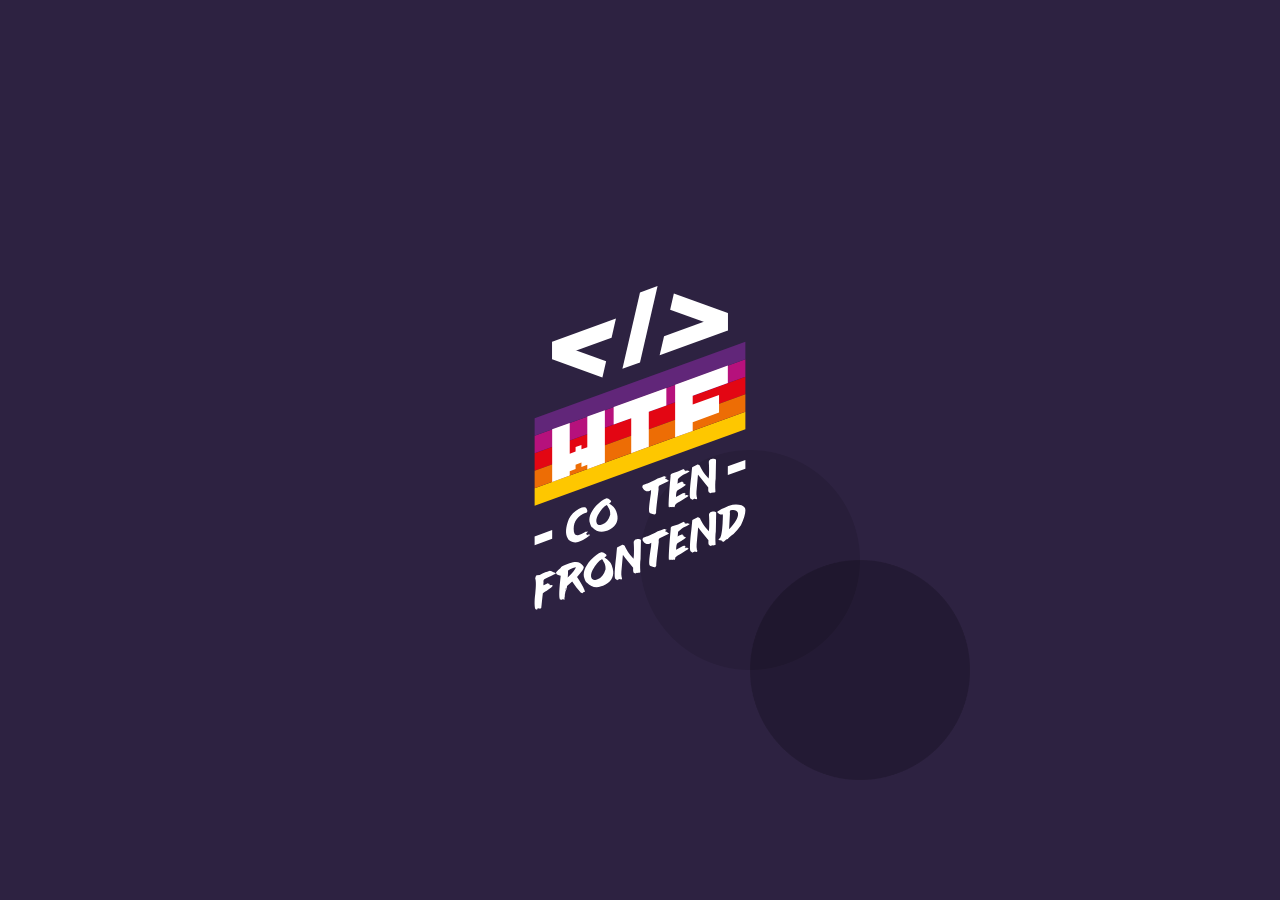
==== index.html @ 15808d0b "Updates" ====
<!doctype html><html lang="en"><head><meta charset="UTF-8"/><meta name="viewport" content="width=device-width,initial-scale=1"/><title>WTF: Webpack starter kit</title><meta name="description" content="Your project description"/><meta property="og:title" content=""/><meta property="og:description" content=""/><meta property="og:url" content=""/><meta property="og:image" content="https://maciejkorsan.com/wtf-gulp-starter/assets/img/cover.png"/><link rel="apple-touch-icon" sizes="180x180" href="pwa/apple-icon-180.png"/><link rel="apple-touch-icon" sizes="167x167" href="pwa/apple-icon-167.png"/><link rel="apple-touch-icon" sizes="152x152" href="pwa/apple-icon-152.png"/><link rel="apple-touch-icon" sizes="120x120" href="pwa/apple-icon-120.png"/><meta name="apple-mobile-web-app-capable" content="yes"/><link rel="apple-touch-startup-image" href="pwa/apple-splash-2048-2732.png" media="(device-width: 1024px) and (device-height: 1366px) and (-webkit-device-pixel-ratio: 2) and (orientation: portrait)"/><link rel="apple-touch-startup-image" href="pwa/apple-splash-2732-2048.png" media="(device-width: 1024px) and (device-height: 1366px) and (-webkit-device-pixel-ratio: 2) and (orientation: landscape)"/><link rel="apple-touch-startup-image" href="pwa/apple-splash-1668-2388.png" media="(device-width: 834px) and (device-height: 1194px) and (-webkit-device-pixel-ratio: 2) and (orientation: portrait)"/><link rel="apple-touch-startup-image" href="pwa/apple-splash-2388-1668.png" media="(device-width: 834px) and (device-height: 1194px) and (-webkit-device-pixel-ratio: 2) and (orientation: landscape)"/><link rel="apple-touch-startup-image" href="pwa/apple-splash-1668-2224.png" media="(device-width: 834px) and (device-height: 1112px) and (-webkit-device-pixel-ratio: 2) and (orientation: portrait)"/><link rel="apple-touch-startup-image" href="pwa/apple-splash-2224-1668.png" media="(device-width: 834px) and (device-height: 1112px) and (-webkit-device-pixel-ratio: 2) and (orientation: landscape)"/><link rel="apple-touch-startup-image" href="pwa/apple-splash-1536-2048.png" media="(device-width: 768px) and (device-height: 1024px) and (-webkit-device-pixel-ratio: 2) and (orientation: portrait)"/><link rel="apple-touch-startup-image" href="pwa/apple-splash-2048-1536.png" media="(device-width: 768px) and (device-height: 1024px) and (-webkit-device-pixel-ratio: 2) and (orientation: landscape)"/><link rel="apple-touch-startup-image" href="pwa/apple-splash-1242-2688.png" media="(device-width: 414px) and (device-height: 896px) and (-webkit-device-pixel-ratio: 3) and (orientation: portrait)"/><link rel="apple-touch-startup-image" href="pwa/apple-splash-2688-1242.png" media="(device-width: 414px) and (device-height: 896px) and (-webkit-device-pixel-ratio: 3) and (orientation: landscape)"/><link rel="apple-touch-startup-image" href="pwa/apple-splash-1125-2436.png" media="(device-width: 375px) and (device-height: 812px) and (-webkit-device-pixel-ratio: 3) and (orientation: portrait)"/><link rel="apple-touch-startup-image" href="pwa/apple-splash-2436-1125.png" media="(device-width: 375px) and (device-height: 812px) and (-webkit-device-pixel-ratio: 3) and (orientation: landscape)"/><link rel="apple-touch-startup-image" href="pwa/apple-splash-828-1792.png" media="(device-width: 414px) and (device-height: 896px) and (-webkit-device-pixel-ratio: 2) and (orientation: portrait)"/><link rel="apple-touch-startup-image" href="pwa/apple-splash-1792-828.png" media="(device-width: 414px) and (device-height: 896px) and (-webkit-device-pixel-ratio: 2) and (orientation: landscape)"/><link rel="apple-touch-startup-image" href="pwa/apple-splash-1242-2208.png" media="(device-width: 414px) and (device-height: 736px) and (-webkit-device-pixel-ratio: 3) and (orientation: portrait)"/><link rel="apple-touch-startup-image" href="pwa/apple-splash-2208-1242.png" media="(device-width: 414px) and (device-height: 736px) and (-webkit-device-pixel-ratio: 3) and (orientation: landscape)"/><link rel="apple-touch-startup-image" href="pwa/apple-splash-750-1334.png" media="(device-width: 375px) and (device-height: 667px) and (-webkit-device-pixel-ratio: 2) and (orientation: portrait)"/><link rel="apple-touch-startup-image" href="pwa/apple-splash-1334-750.png" media="(device-width: 375px) and (device-height: 667px) and (-webkit-device-pixel-ratio: 2) and (orientation: landscape)"/><link rel="apple-touch-startup-image" href="pwa/apple-splash-640-1136.png" media="(device-width: 320px) and (device-height: 568px) and (-webkit-device-pixel-ratio: 2) and (orientation: portrait)"/><link rel="apple-touch-startup-image" href="pwa/apple-splash-1136-640.png" media="(device-width: 320px) and (device-height: 568px) and (-webkit-device-pixel-ratio: 2) and (orientation: landscape)"/><link href="index.54f8fc99.css" rel="stylesheet"></head><body><div class="hello"><img class="hello__logo" src="img/logo.09a7c9b3.svg" alt="WTF "/> <span class="hello__circles"></span></div><script src="index.54f8fc99.js"></script></body></html>
---- index.54f8fc99.css ----
/*! normalize.css v8.0.1 | MIT License | github.com/necolas/normalize.css */html{line-height:1.15;-webkit-text-size-adjust:100%}body{margin:0}main{display:block}h1{font-size:2em;margin:.67em 0}hr{box-sizing:content-box;height:0;overflow:visible}pre{font-family:monospace,monospace;font-size:1em}a{background-color:transparent}abbr[title]{border-bottom:none;text-decoration:underline;text-decoration:underline dotted}b,strong{font-weight:bolder}code,kbd,samp{font-family:monospace,monospace;font-size:1em}small{font-size:80%}sub,sup{font-size:75%;line-height:0;position:relative;vertical-align:baseline}sub{bottom:-.25em}sup{top:-.5em}img{border-style:none}button,input,optgroup,select,textarea{font-family:inherit;font-size:100%;line-height:1.15;margin:0}button,input{overflow:visible}button,select{text-transform:none}[type=button],[type=reset],[type=submit],button{-webkit-appearance:button}[type=button]::-moz-focus-inner,[type=reset]::-moz-focus-inner,[type=submit]::-moz-focus-inner,button::-moz-focus-inner{border-style:none;padding:0}[type=button]:-moz-focusring,[type=reset]:-moz-focusring,[type=submit]:-moz-focusring,button:-moz-focusring{outline:1px dotted ButtonText}fieldset{padding:.35em .75em .625em}legend{box-sizing:border-box;color:inherit;display:table;max-width:100%;padding:0;white-space:normal}progress{vertical-align:baseline}textarea{overflow:auto}[type=checkbox],[type=radio]{box-sizing:border-box;padding:0}[type=number]::-webkit-inner-spin-button,[type=number]::-webkit-outer-spin-button{height:auto}[type=search]{-webkit-appearance:textfield;outline-offset:-2px}[type=search]::-webkit-search-decoration{-webkit-appearance:none}::-webkit-file-upload-button{-webkit-appearance:button;font:inherit}details{display:block}summary{display:list-item}[hidden],template{display:none}@-webkit-keyframes circles{0%{transform:translate(-50%,-50%) scale(1)}20%{transform:translate(-50%,-50%) scale(1.5)}30%{transform:translate(-50%,-50%) scale(.8)}70%{transform:translate(-50%,-50%) scale(1.9)}to{transform:translate(-50%,-50%) scale(1)}}@keyframes circles{0%{transform:translate(-50%,-50%) scale(1)}20%{transform:translate(-50%,-50%) scale(1.5)}30%{transform:translate(-50%,-50%) scale(.8)}70%{transform:translate(-50%,-50%) scale(1.9)}to{transform:translate(-50%,-50%) scale(1)}}.hello{position:relative;z-index:0}.hello__logo{position:relative;z-index:2020}.hello__circles{position:absolute;top:50%;left:50%;will-change:transform;width:220px;height:220px;background:rgba(0,0,0,.1);border-radius:50%;-webkit-animation:circles 20s ease-in infinite;animation:circles 20s ease-in infinite}.hello__circles:after{-webkit-animation:circles 17s ease-out infinite;animation:circles 17s ease-out infinite}.hello__circles:after,.hello__circles:before{position:absolute;top:50%;left:50%;will-change:transform;width:220px;height:220px;background:rgba(0,0,0,.1);border-radius:50%;content:"";display:block;z-index:1}.hello__circles:before{-webkit-animation:circles 20s ease-in infinite;animation:circles 20s ease-in infinite}body{background:#2d2241;color:#fff;display:flex;align-items:center;justify-content:center;min-height:100vh}
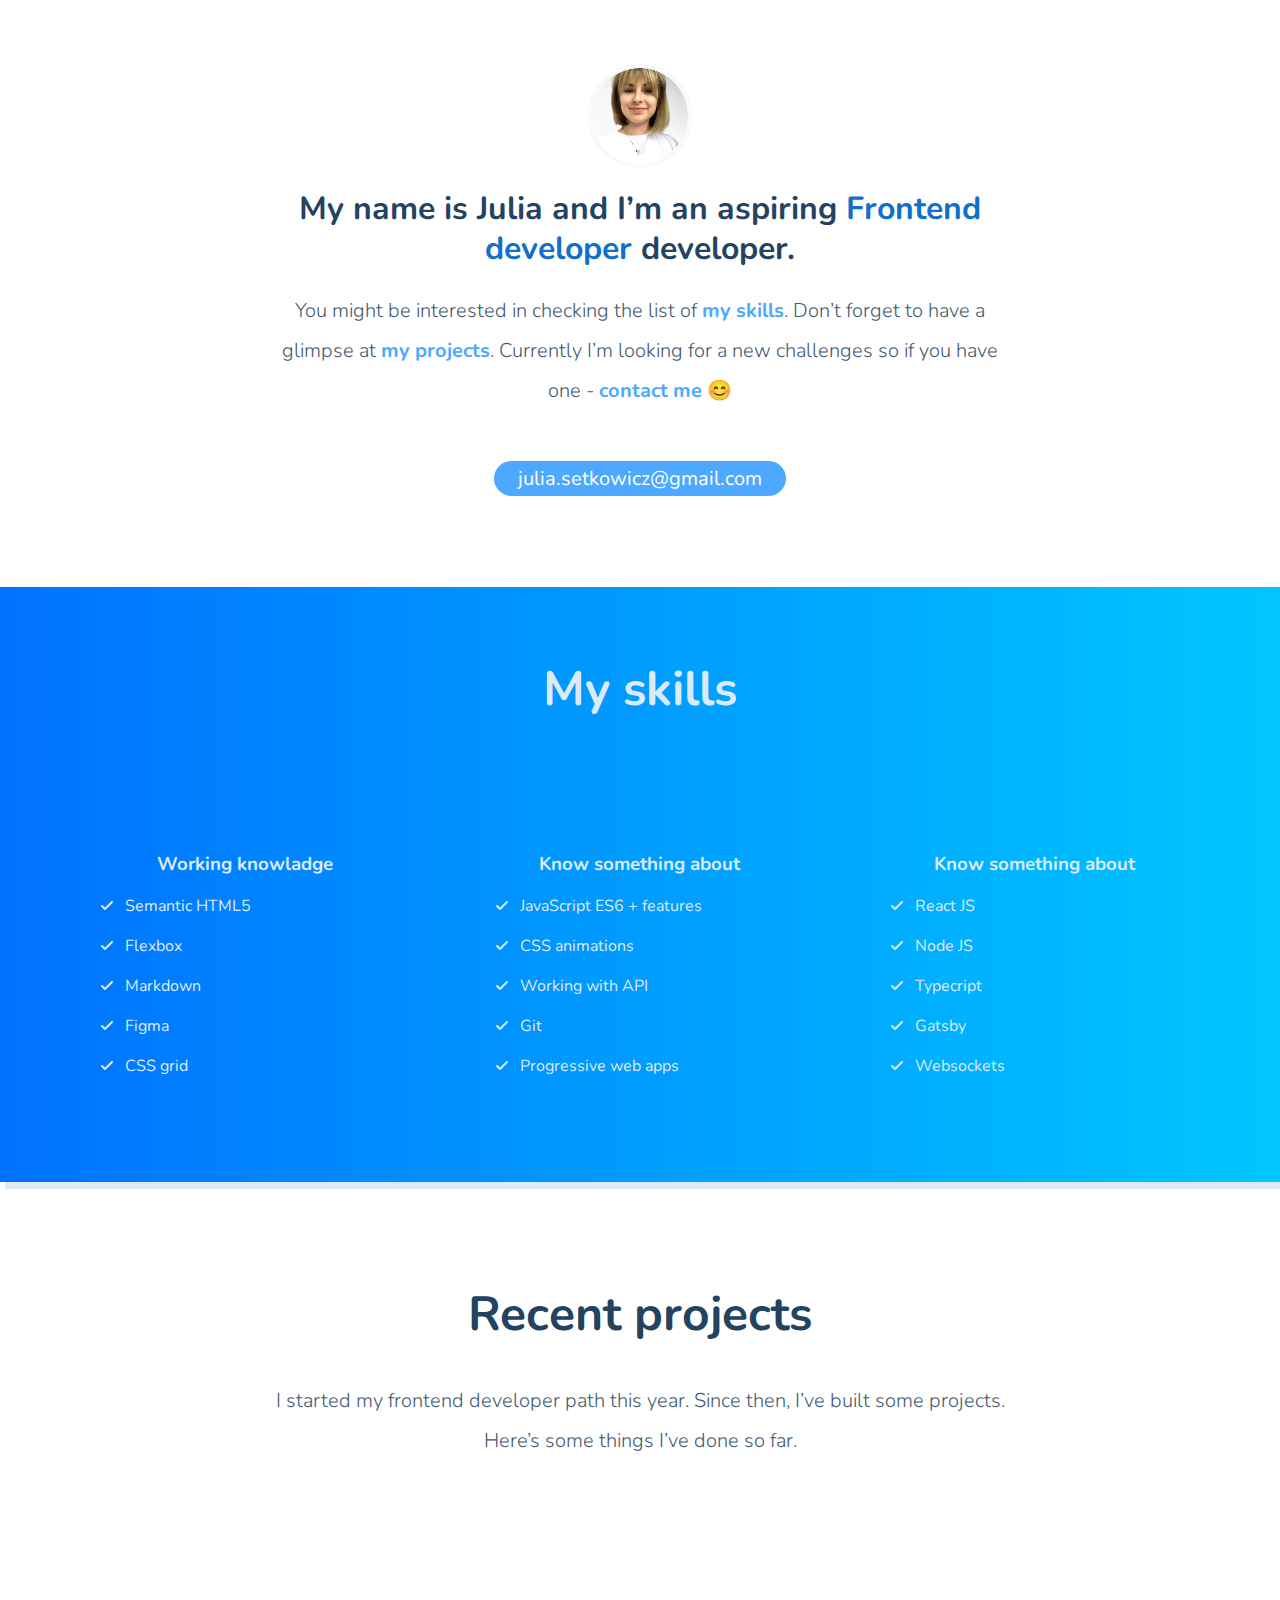
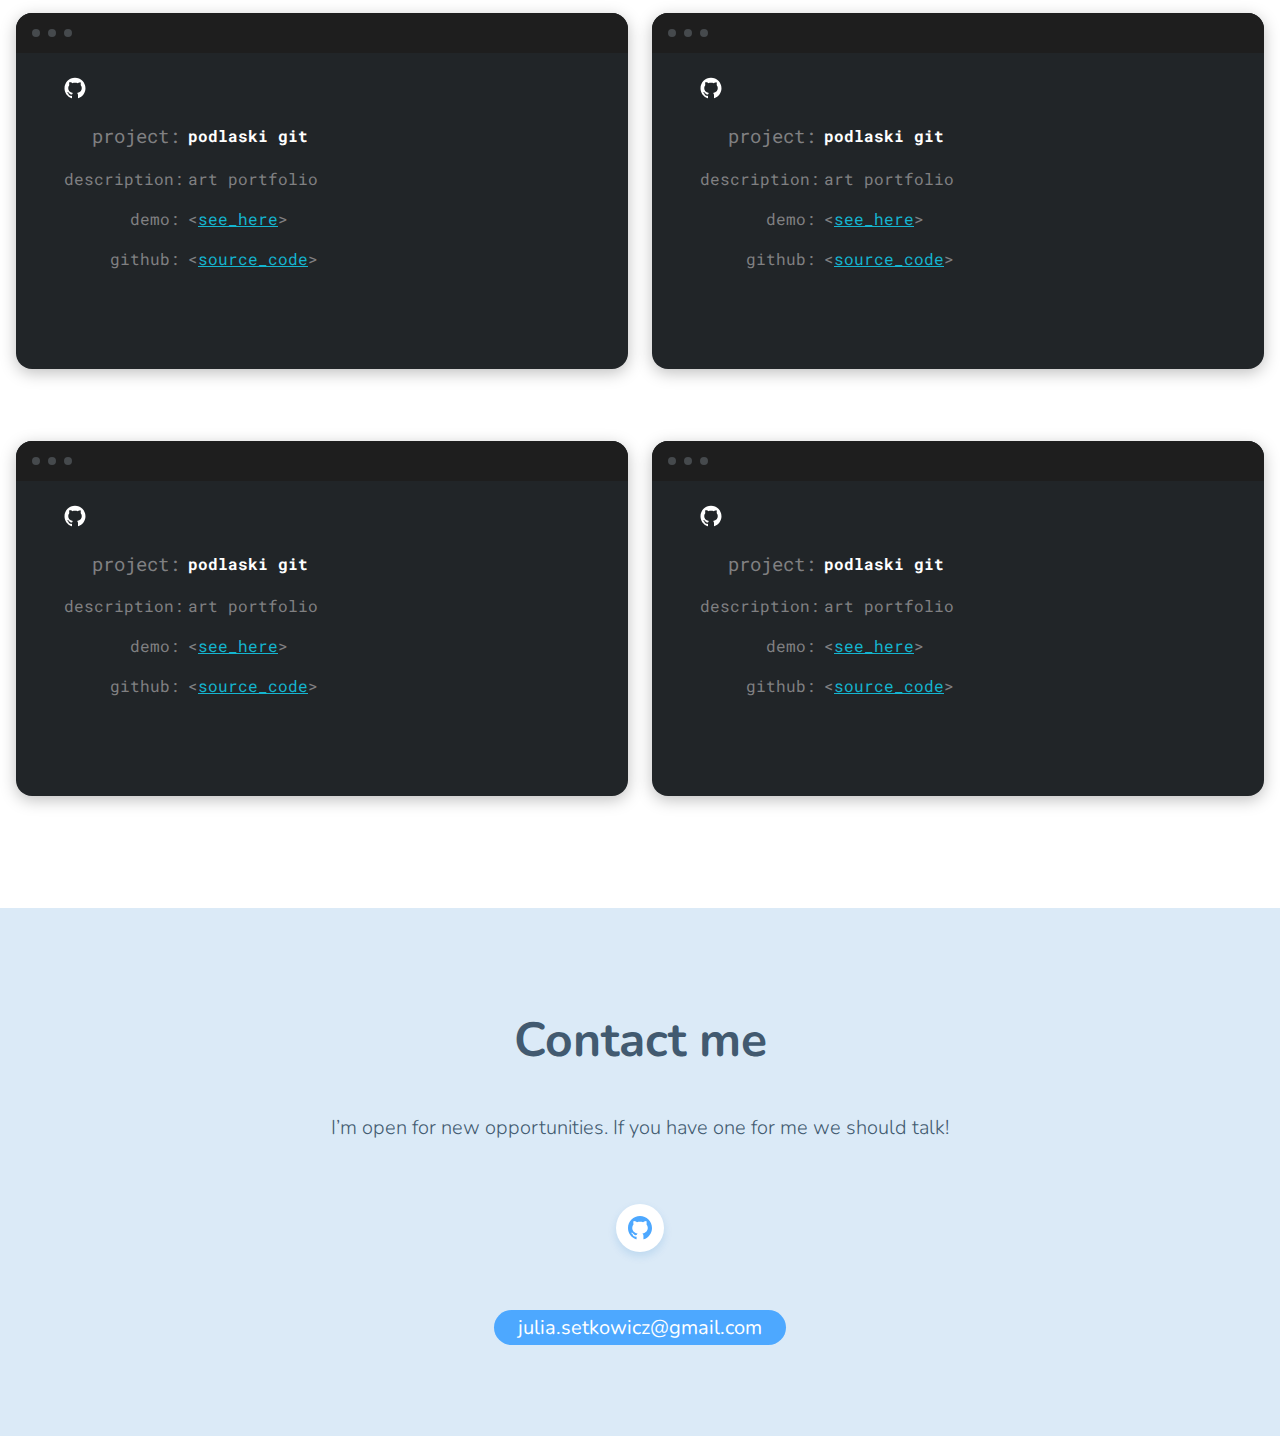
==== commit 6f197177: "Updates" ====
--- a/index.html
+++ b/index.html
@@ -1 +1 @@
-<!doctype html><html lang="en"><head><meta charset="UTF-8"/><meta name="viewport" content="width=device-width,initial-scale=1"/><title>WTF: Webpack starter kit</title><meta name="description" content="Your project description"/><meta property="og:title" content=""/><meta property="og:description" content=""/><meta property="og:url" content=""/><meta property="og:image" content="https://maciejkorsan.com/wtf-gulp-starter/assets/img/cover.png"/><link rel="apple-touch-icon" sizes="180x180" href="pwa/apple-icon-180.png"/><link rel="apple-touch-icon" sizes="167x167" href="pwa/apple-icon-167.png"/><link rel="apple-touch-icon" sizes="152x152" href="pwa/apple-icon-152.png"/><link rel="apple-touch-icon" sizes="120x120" href="pwa/apple-icon-120.png"/><meta name="apple-mobile-web-app-capable" content="yes"/><link rel="apple-touch-startup-image" href="pwa/apple-splash-2048-2732.png" media="(device-width: 1024px) and (device-height: 1366px) and (-webkit-device-pixel-ratio: 2) and (orientation: portrait)"/><link rel="apple-touch-startup-image" href="pwa/apple-splash-2732-2048.png" media="(device-width: 1024px) and (device-height: 1366px) and (-webkit-device-pixel-ratio: 2) and (orientation: landscape)"/><link rel="apple-touch-startup-image" href="pwa/apple-splash-1668-2388.png" media="(device-width: 834px) and (device-height: 1194px) and (-webkit-device-pixel-ratio: 2) and (orientation: portrait)"/><link rel="apple-touch-startup-image" href="pwa/apple-splash-2388-1668.png" media="(device-width: 834px) and (device-height: 1194px) and (-webkit-device-pixel-ratio: 2) and (orientation: landscape)"/><link rel="apple-touch-startup-image" href="pwa/apple-splash-1668-2224.png" media="(device-width: 834px) and (device-height: 1112px) and (-webkit-device-pixel-ratio: 2) and (orientation: portrait)"/><link rel="apple-touch-startup-image" href="pwa/apple-splash-2224-1668.png" media="(device-width: 834px) and (device-height: 1112px) and (-webkit-device-pixel-ratio: 2) and (orientation: landscape)"/><link rel="apple-touch-startup-image" href="pwa/apple-splash-1536-2048.png" media="(device-width: 768px) and (device-height: 1024px) and (-webkit-device-pixel-ratio: 2) and (orientation: portrait)"/><link rel="apple-touch-startup-image" href="pwa/apple-splash-2048-1536.png" media="(device-width: 768px) and (device-height: 1024px) and (-webkit-device-pixel-ratio: 2) and (orientation: landscape)"/><link rel="apple-touch-startup-image" href="pwa/apple-splash-1242-2688.png" media="(device-width: 414px) and (device-height: 896px) and (-webkit-device-pixel-ratio: 3) and (orientation: portrait)"/><link rel="apple-touch-startup-image" href="pwa/apple-splash-2688-1242.png" media="(device-width: 414px) and (device-height: 896px) and (-webkit-device-pixel-ratio: 3) and (orientation: landscape)"/><link rel="apple-touch-startup-image" href="pwa/apple-splash-1125-2436.png" media="(device-width: 375px) and (device-height: 812px) and (-webkit-device-pixel-ratio: 3) and (orientation: portrait)"/><link rel="apple-touch-startup-image" href="pwa/apple-splash-2436-1125.png" media="(device-width: 375px) and (device-height: 812px) and (-webkit-device-pixel-ratio: 3) and (orientation: landscape)"/><link rel="apple-touch-startup-image" href="pwa/apple-splash-828-1792.png" media="(device-width: 414px) and (device-height: 896px) and (-webkit-device-pixel-ratio: 2) and (orientation: portrait)"/><link rel="apple-touch-startup-image" href="pwa/apple-splash-1792-828.png" media="(device-width: 414px) and (device-height: 896px) and (-webkit-device-pixel-ratio: 2) and (orientation: landscape)"/><link rel="apple-touch-startup-image" href="pwa/apple-splash-1242-2208.png" media="(device-width: 414px) and (device-height: 736px) and (-webkit-device-pixel-ratio: 3) and (orientation: portrait)"/><link rel="apple-touch-startup-image" href="pwa/apple-splash-2208-1242.png" media="(device-width: 414px) and (device-height: 736px) and (-webkit-device-pixel-ratio: 3) and (orientation: landscape)"/><link rel="apple-touch-startup-image" href="pwa/apple-splash-750-1334.png" media="(device-width: 375px) and (device-height: 667px) and (-webkit-device-pixel-ratio: 2) and (orientation: portrait)"/><link rel="apple-touch-startup-image" href="pwa/apple-splash-1334-750.png" media="(device-width: 375px) and (device-height: 667px) and (-webkit-device-pixel-ratio: 2) and (orientation: landscape)"/><link rel="apple-touch-startup-image" href="pwa/apple-splash-640-1136.png" media="(device-width: 320px) and (device-height: 568px) and (-webkit-device-pixel-ratio: 2) and (orientation: portrait)"/><link rel="apple-touch-startup-image" href="pwa/apple-splash-1136-640.png" media="(device-width: 320px) and (device-height: 568px) and (-webkit-device-pixel-ratio: 2) and (orientation: landscape)"/><link href="index.54f8fc99.css" rel="stylesheet"></head><body><div class="hello"><img class="hello__logo" src="img/logo.09a7c9b3.svg" alt="WTF "/> <span class="hello__circles"></span></div><script src="index.54f8fc99.js"></script></body></html>+<!doctype html><html lang="en"><head><meta charset="UTF-8"/><meta name="viewport" content="width=device-width,initial-scale=1"/><title>Julia Setkowicz - portfolio</title><meta name="description" content="Julia Setkowicz skills & projects"/><meta property="og:title" content="Julia Setkowicz - portfolio"/><meta property="og:description" content="Julia Setkowicz skills & projects"/><meta property="og:url" content="https://juliasetkowicz.github.io"/><meta property="og:image" content="https://juliasetkowicz.github.io/cover.png"/><link href="index.b6ee9472.css" rel="stylesheet"></head><body><main><section class="hero"><div class="hero__image-container"><img class="hero__image" src="img/Julka.eba83bee.png" alt="Julia Setkowicz photo"/> <span class="hero__hello">Hejka</span></div><div class="hero__description"><h1 class="hero__header">My name is Julia and I’m an aspiring <span class="hero__special">Frontend developer </span>developer.</h1><p class="hero__paragraph">You might be interested in checking the list of <a class="hero__link" href="#skills">my skills</a>. Don’t forget to have a glimpse at <a class="hero__link" href="#projects">my projects</a>. Currently I’m looking for a new challenges so if you have one - <a class="hero__link" href="#contact">contact me </a>😊</p><a class="hero__contact" href="mailto:julia.setkowicz@gmail.com">julia.setkowicz@gmail.com</a></div></section><section class="skills" id="skills"><h2 class="skills__header">My skills</h2><div class="skills__columns"><article class="skills__section"><span class="skills__section-emoji"></span><h3 class="skills__section-header">Working knowladge</h3><ul class="skills__list"><li class="skills__list-item">Semantic HTML5</li><li class="skills__list-item">Flexbox</li><li class="skills__list-item">Markdown</li><li class="skills__list-item">Figma</li><li class="skills__list-item">CSS grid</li></ul></article><article class="skills__section"><span class="skills__section-emoji"></span><h3 class="skills__section-header">Know something about</h3><ul class="skills__list"><li class="skills__list-item">JavaScript ES6 + features</li><li class="skills__list-item">CSS animations</li><li class="skills__list-item">Working with API</li><li class="skills__list-item">Git</li><li class="skills__list-item">Progressive web apps</li></ul></article><article class="skills__section"><span class="skills__section-emoji"></span><h3 class="skills__section-header">Know something about</h3><ul class="skills__list"><li class="skills__list-item">React JS</li><li class="skills__list-item">Node JS</li><li class="skills__list-item">Typecript</li><li class="skills__list-item">Gatsby</li><li class="skills__list-item">Websockets</li></ul></article></div></section><section class="projects" id="projects"><h2 class="projects__header">Recent projects</h2><p class="projects__description">I started my frontend developer path this year. Since then, I’ve built some projects. Here’s some things I’ve done so far.</p><div class="projects-grid"><article class="project"><div class="project__window"><span class="project__circle"></span> <span class="project__circle"></span> <span class="project__circle"></span></div><div class="project__content"><img src="img/github.bca4dee3.svg" alt=""/><h3 class="project__grid"><span class="project__label">project: </span><span class="project__title">podlaski git</span></h3><p class="project__grid"><span class="project__label">description: </span><span>art portfolio</span></p><p class="project__grid"><span class="project__label">demo: </span><span>&lt;<a class="project__link" href="#" title="podlaski git - demo">see_here</a>&gt;</span></p><p class="project__grid"><span class="project__label">github: </span><span>&lt;<a class="project__link" href="#" title="podlaski git - demo">source_code</a>&gt;</span></p></div></article><article class="project"><div class="project__window"><span class="project__circle"></span> <span class="project__circle"></span> <span class="project__circle"></span></div><div class="project__content"><img src="img/github.bca4dee3.svg" alt=""/><h3 class="project__grid"><span class="project__label">project: </span><span class="project__title">podlaski git</span></h3><p class="project__grid"><span class="project__label">description: </span><span>art portfolio</span></p><p class="project__grid"><span class="project__label">demo: </span><span>&lt;<a class="project__link" href="#" title="podlaski git - demo">see_here</a>&gt;</span></p><p class="project__grid"><span class="project__label">github: </span><span>&lt;<a class="project__link" href="#" title="podlaski git - demo">source_code</a>&gt;</span></p></div></article><article class="project"><div class="project__window"><span class="project__circle"></span> <span class="project__circle"></span> <span class="project__circle"></span></div><div class="project__content"><img src="img/github.bca4dee3.svg" alt=""/><h3 class="project__grid"><span class="project__label">project:</span><span class="project__title">podlaski git</span></h3><p class="project__grid"><span class="project__label">description:</span><span>art portfolio</span></p><p class="project__grid"><span class="project__label">demo:</span> <span>&lt;<a class="project__link" href="#" title="podlaski git - demo">see_here</a>&gt;</span></p><p class="project__grid"><span class="project__label">github:</span> <span>&lt;<a class="project__link" href="#" title="podlaski git - demo">source_code</a>&gt;</span></p></div></article><article class="project"><div class="project__window"><span class="project__circle"></span> <span class="project__circle"></span> <span class="project__circle"></span></div><div class="project__content"><img src="img/github.bca4dee3.svg" alt=""/><h3 class="project__grid"><span class="project__label">project:</span><span class="project__title">podlaski git</span></h3><p class="project__grid"><span class="project__label">description:</span><span>art portfolio</span></p><p class="project__grid"><span class="project__label">demo:</span> <span>&lt;<a class="project__link" href="#" title="podlaski git - demo">see_here</a>&gt;</span></p><p class="project__grid"><span class="project__label">github:</span> <span>&lt;<a class="project__link" href="#" title="podlaski git - demo">source_code</a>&gt;</span></p></div></article></div></section><section class="contact" id="contact"><h2 class="contact__header">Contact me</h2><p class="contact__description">I’m open for new opportunities. If you have one for me we should talk!</p><div class="contact__links"><ul class="social"><li class="social__item"><a class="social__link" href="https://github.com/juliasetkowicz"><img class="social__icon" src="img/github_blue.d527165b.svg" alt="github icon"/></a></li></ul><a class="contact__mail" href="mailto:julia.setkowicz@gmail.com">julia.setkowicz@gmail.com</a></div></section></main><script src="index.b6ee9472.js"></script></body></html>--- a/index.b6ee9472.css
+++ b/index.b6ee9472.css
@@ -0,0 +1,2 @@
+@import url(https://fonts.googleapis.com/css2?family=Nunito:wght@300;600;700&family=Roboto+Mono:wght@400;700&display=swap);
+/*! normalize.css v8.0.1 | MIT License | github.com/necolas/normalize.css */html{line-height:1.15;-webkit-text-size-adjust:100%}body{margin:0}main{display:block}h1{font-size:2em;margin:.67em 0}hr{box-sizing:content-box;height:0;overflow:visible}pre{font-family:monospace,monospace;font-size:1em}a{background-color:transparent}abbr[title]{border-bottom:none;text-decoration:underline;text-decoration:underline dotted}b,strong{font-weight:bolder}code,kbd,samp{font-family:monospace,monospace;font-size:1em}small{font-size:80%}sub,sup{font-size:75%;line-height:0;position:relative;vertical-align:baseline}sub{bottom:-.25em}sup{top:-.5em}img{border-style:none}button,input,optgroup,select,textarea{font-family:inherit;font-size:100%;line-height:1.15;margin:0}button,input{overflow:visible}button,select{text-transform:none}[type=button],[type=reset],[type=submit],button{-webkit-appearance:button}[type=button]::-moz-focus-inner,[type=reset]::-moz-focus-inner,[type=submit]::-moz-focus-inner,button::-moz-focus-inner{border-style:none;padding:0}[type=button]:-moz-focusring,[type=reset]:-moz-focusring,[type=submit]:-moz-focusring,button:-moz-focusring{outline:1px dotted ButtonText}fieldset{padding:.35em .75em .625em}legend{box-sizing:border-box;color:inherit;display:table;max-width:100%;padding:0;white-space:normal}progress{vertical-align:baseline}textarea{overflow:auto}[type=checkbox],[type=radio]{box-sizing:border-box;padding:0}[type=number]::-webkit-inner-spin-button,[type=number]::-webkit-outer-spin-button{height:auto}[type=search]{-webkit-appearance:textfield;outline-offset:-2px}[type=search]::-webkit-search-decoration{-webkit-appearance:none}::-webkit-file-upload-button{-webkit-appearance:button;font:inherit}details{display:block}summary{display:list-item}[hidden],template{display:none}.contact{background:#dbeaf7;padding:64px 16px 88px}.contact__header{font-family:Nunito;font-style:normal;font-weight:700;font-size:36px;line-height:48px;text-align:center}@media(min-width:960px){.contact__header{font-size:48px;line-height:56px}}.contact__description{font-family:Nunito;font-style:normal;font-weight:300;font-size:16px;line-height:32px;color:#425a70;text-align:center;margin:0 56px}@media(min-width:960px){.contact__description{font-size:20px;line-height:40px}}.contact__links{text-align:center}.contact__mail{background:#4da8ff;border-radius:64px;font-weight:400;font-size:20px;line-height:40px;color:#fff;padding:4px 24px;text-decoration:none}.hero{padding:64px 16px 88px}@media(min-width:768px){.hero{max-width:768px;margin:0 auto}}.hero__contact{background:#4da8ff;border-radius:64px;font-weight:400;font-size:20px;line-height:40px;color:#fff;padding:4px 24px;text-decoration:none}.hero__description,.hero__header{text-align:center}.hero__header{font-size:26px;line-height:32px;color:#234361}@media(min-width:960px){.hero__header{font-size:32px;line-height:40px}}.hero__hello{display:none}.hero__image{box-sizing:content-box;width:96px;height:96px;border-radius:50%;border:4px solid #f6f9fd}.hero__image-container{display:flex;align-items:center;justify-content:center}.hero__link{font-weight:700;color:#4da8ff;text-decoration:none}.hero__paragraph{font-weight:300;font-size:16px;line-height:32px;text-align:center;margin-bottom:48px}@media(min-width:960px){.hero__paragraph{font-size:20px;line-height:40px}}.hero__special{color:#1070ca}.projects{padding:64px 16px 88px}.projects__description{font-weight:300;font-size:16px;line-height:32px;text-align:center;margin:0 auto 46px;max-width:768px}@media(min-width:960px){.projects__description{font-size:20px;line-height:40px;margin-bottom:128px}}.projects__header{font-weight:700;font-size:36px;line-height:48px;text-align:center;color:#234361}@media(min-width:960px){.projects__header{font-size:48px;line-height:56px}}.project{box-shadow:0 4px 16px rgba(0,0,0,.25);background:#212528;border-radius:16px;overflow:hidden;color:#808082;font-family:Roboto Mono;font-weight:400;font-size:13px;line-height:24px;margin:24px 0}@media(min-width:960px){.project{font-size:16px;line-height:24px}}.project__circle{display:block;background:#464a4d;width:8px;height:8px;border-radius:50%;margin-right:8px}.project__content{padding:24px 16px}@media(min-width:960px){.project__content{padding:24px 48px 82px}}.project__grid{display:grid;grid-template-columns:102px 1fr;-moz-column-gap:8px;column-gap:8px}@media(min-width:960px){.project__grid{grid-template-columns:116px 1fr}}.project__label{font-weight:400;display:block;text-align:right}.project__link{color:#14b5d0}.project__title{font-weight:700;font-size:13px;line-height:24px;color:#fff}@media(min-width:960px){.project__title{font-size:16px;line-height:24px}}.project__window{height:40px;background:#1e1e1e;display:flex;align-items:center;padding:0 0 0 16px}.projects-grid{display:grid;row-gap:24px;-moz-column-gap:24px;column-gap:24px}@media(min-width:768px){.projects-grid{grid-template-columns:1fr 1fr}}.skills{background:#00c6ff;background:linear-gradient(90deg,#0072ff,#00c6ff);color:#dbeaf7;padding:64px 16px 88px;box-shadow:5px 7px}@media(min-width:960px){.skills__columns{display:grid;grid-template-columns:1fr 1fr 1fr;max-width:1184px;margin:0 auto}}.skills__header{font-size:36px;line-height:48px;text-align:center;margin:10px auto 118px}@media(min-width:960px){.skills__header{font-size:48px;line-height:56px}}.skills__section-header{text-align:center}.skills__list{font-style:normal;color:#dbeaf7;width:288px;margin:0 auto;list-style-type:none;padding:0;position:relative}.skills__list-item{padding:0 0 0 24px;margin:0 0 16px;position:relative;font-size:16px;line-height:24px}.skills__list-item:before{position:absolute;left:0;top:7px;display:block;content:"";width:12px;height:9px;background:url(img/small-tick.a397d03e.svg)}.social{list-style-type:none;padding:0;margin:56px 64px}.social__item{margin:0 12px}.social__item,.social__link{display:flex;justify-content:center}.social__link{padding:0;background:#fff;width:48px;height:48px;border-radius:50%;align-items:center;box-shadow:0 4px 8px rgba(16,112,202,.15)}html{box-sizing:border-box}*,:after,:before{box-sizing:inherit;scroll-behavior:smooth}body{font-family:Nunito;color:#425a70}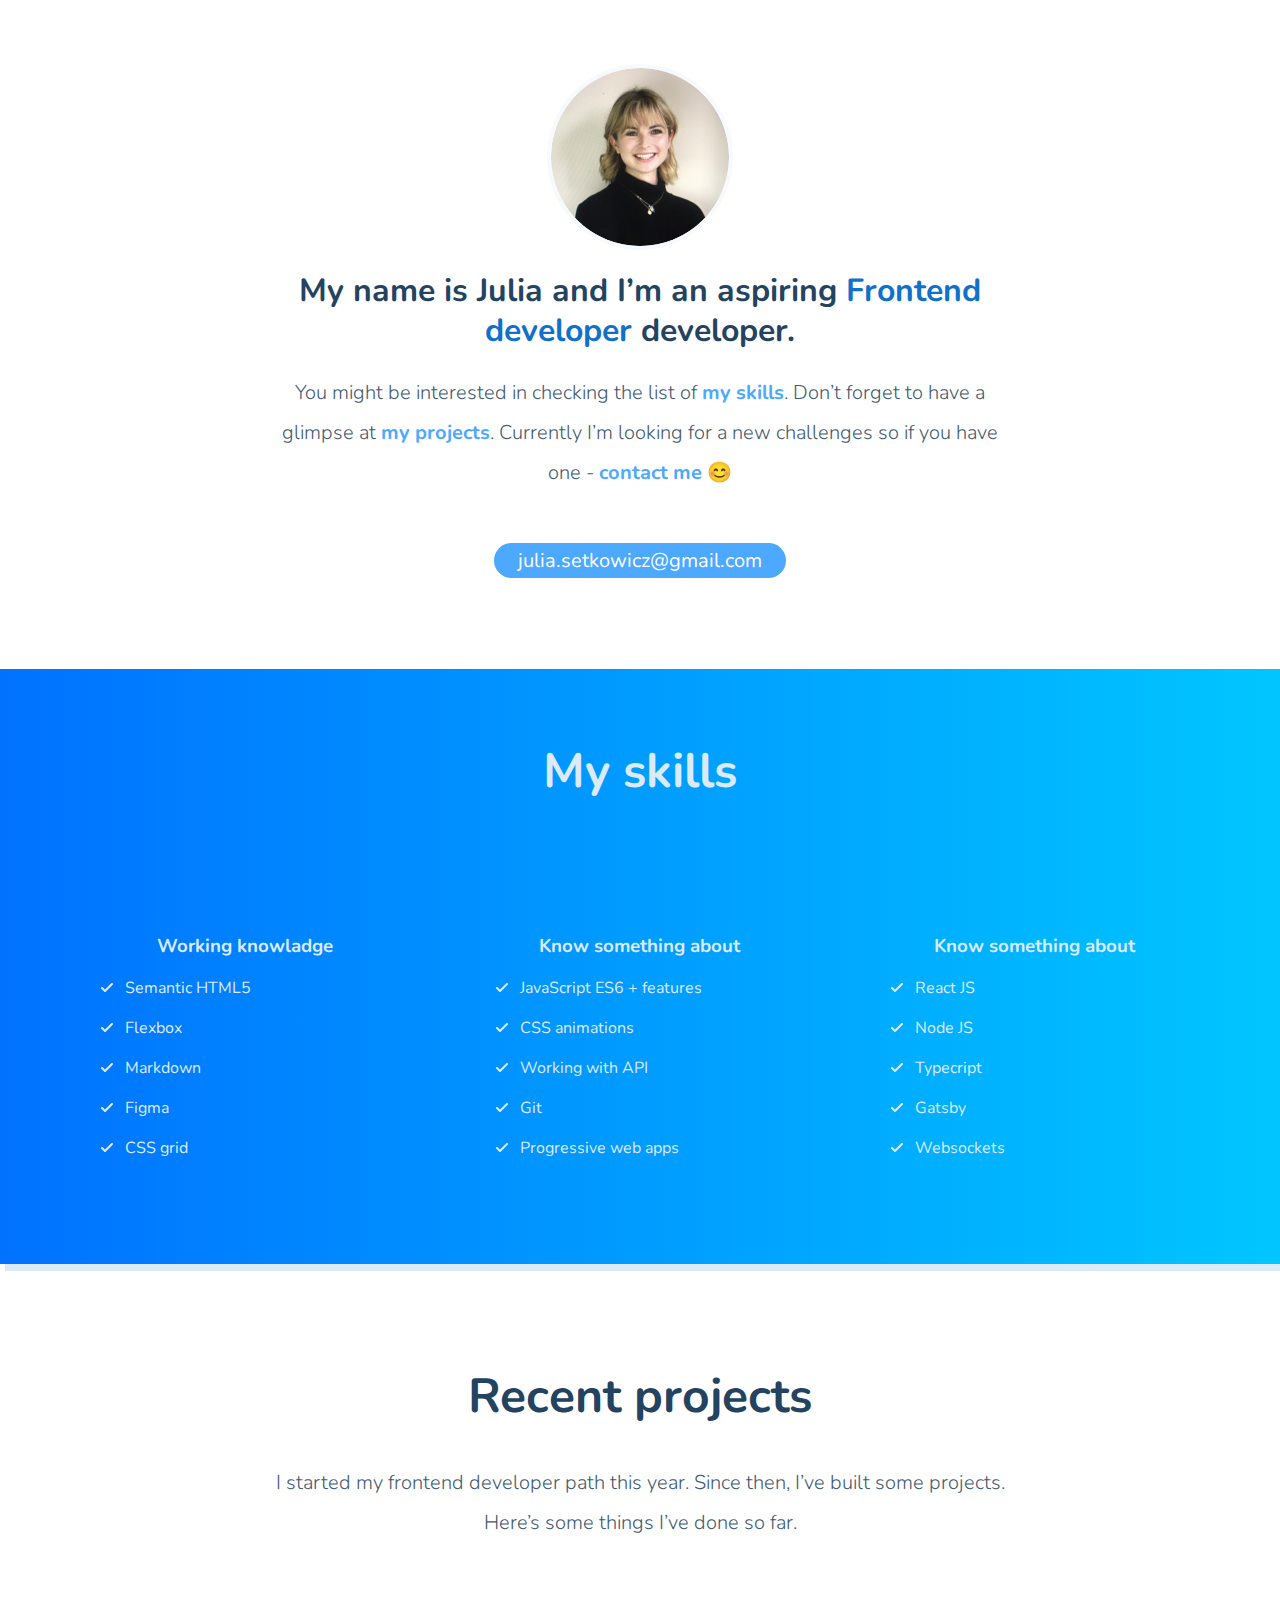
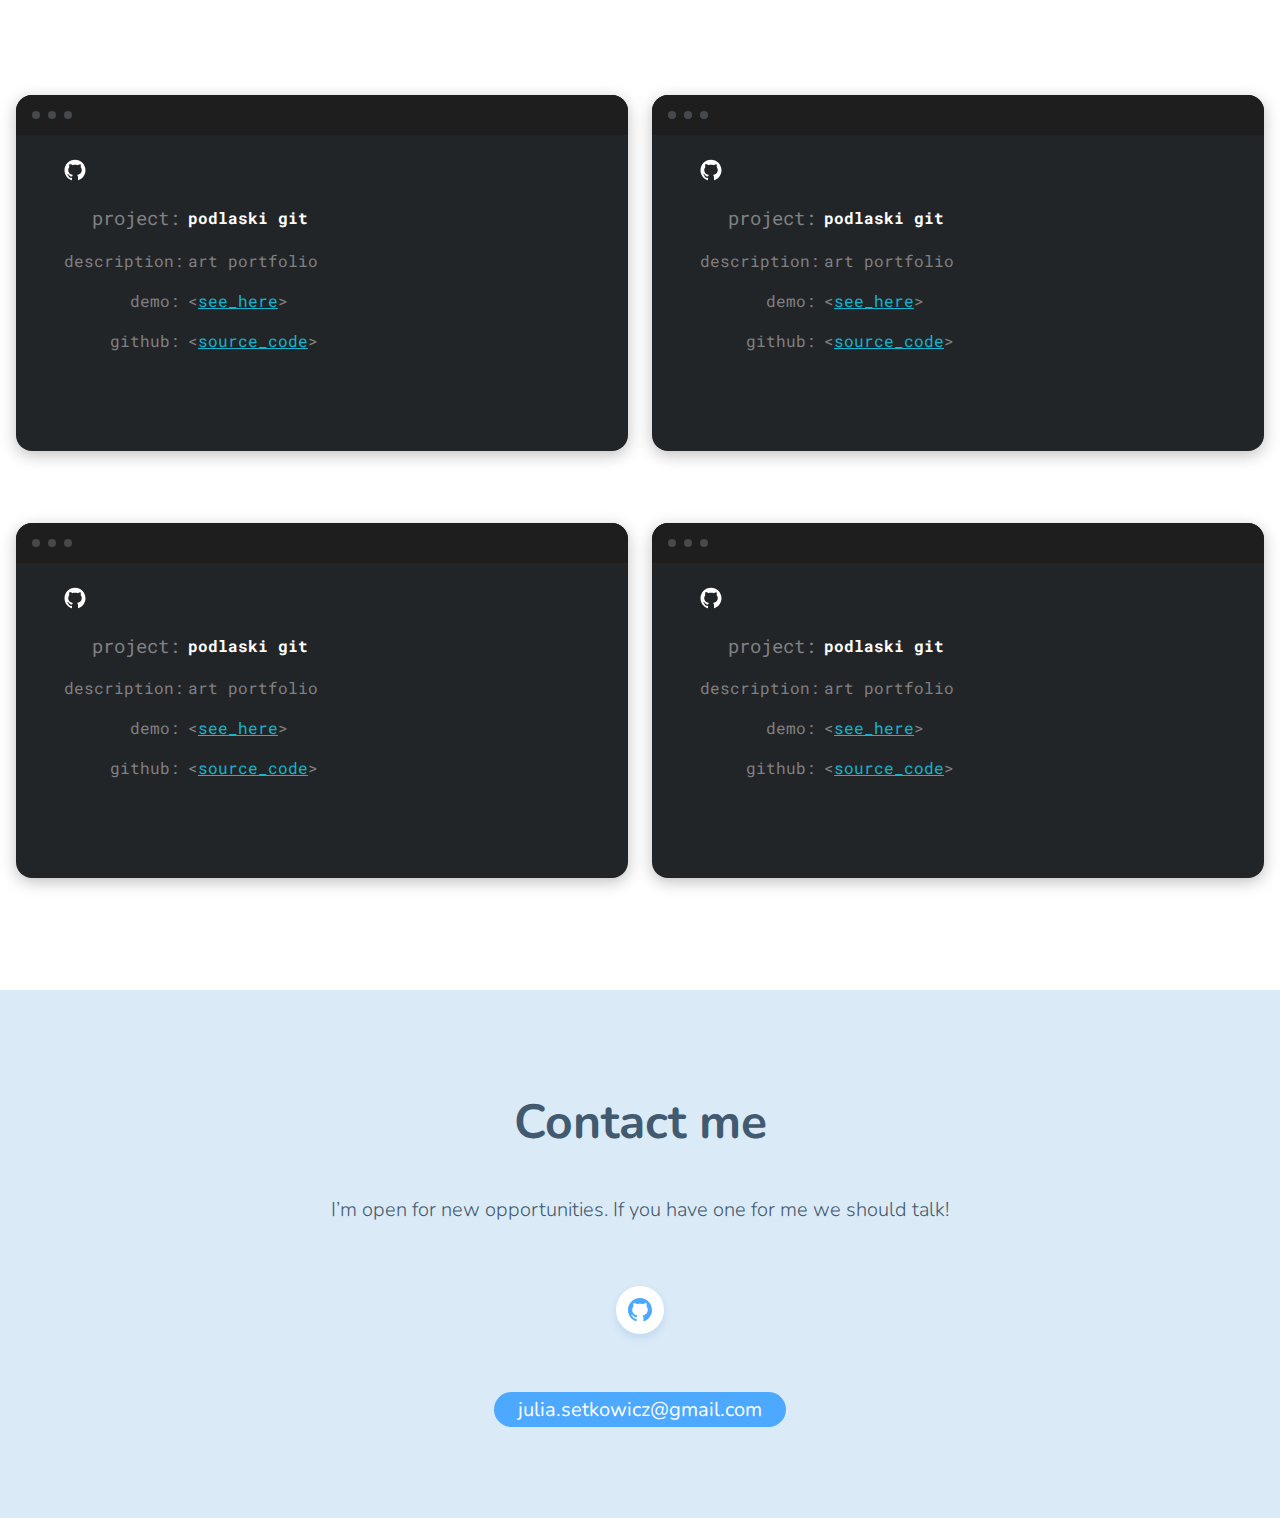
==== commit fcd5f740: "Updates" ====
--- a/index.html
+++ b/index.html
@@ -1 +1 @@
-<!doctype html><html lang="en"><head><meta charset="UTF-8"/><meta name="viewport" content="width=device-width,initial-scale=1"/><title>Julia Setkowicz - portfolio</title><meta name="description" content="Julia Setkowicz skills & projects"/><meta property="og:title" content="Julia Setkowicz - portfolio"/><meta property="og:description" content="Julia Setkowicz skills & projects"/><meta property="og:url" content="https://juliasetkowicz.github.io"/><meta property="og:image" content="https://juliasetkowicz.github.io/cover.png"/><link href="index.b6ee9472.css" rel="stylesheet"></head><body><main><section class="hero"><div class="hero__image-container"><img class="hero__image" src="img/Julka.eba83bee.png" alt="Julia Setkowicz photo"/> <span class="hero__hello">Hejka</span></div><div class="hero__description"><h1 class="hero__header">My name is Julia and I’m an aspiring <span class="hero__special">Frontend developer </span>developer.</h1><p class="hero__paragraph">You might be interested in checking the list of <a class="hero__link" href="#skills">my skills</a>. Don’t forget to have a glimpse at <a class="hero__link" href="#projects">my projects</a>. Currently I’m looking for a new challenges so if you have one - <a class="hero__link" href="#contact">contact me </a>😊</p><a class="hero__contact" href="mailto:julia.setkowicz@gmail.com">julia.setkowicz@gmail.com</a></div></section><section class="skills" id="skills"><h2 class="skills__header">My skills</h2><div class="skills__columns"><article class="skills__section"><span class="skills__section-emoji"></span><h3 class="skills__section-header">Working knowladge</h3><ul class="skills__list"><li class="skills__list-item">Semantic HTML5</li><li class="skills__list-item">Flexbox</li><li class="skills__list-item">Markdown</li><li class="skills__list-item">Figma</li><li class="skills__list-item">CSS grid</li></ul></article><article class="skills__section"><span class="skills__section-emoji"></span><h3 class="skills__section-header">Know something about</h3><ul class="skills__list"><li class="skills__list-item">JavaScript ES6 + features</li><li class="skills__list-item">CSS animations</li><li class="skills__list-item">Working with API</li><li class="skills__list-item">Git</li><li class="skills__list-item">Progressive web apps</li></ul></article><article class="skills__section"><span class="skills__section-emoji"></span><h3 class="skills__section-header">Know something about</h3><ul class="skills__list"><li class="skills__list-item">React JS</li><li class="skills__list-item">Node JS</li><li class="skills__list-item">Typecript</li><li class="skills__list-item">Gatsby</li><li class="skills__list-item">Websockets</li></ul></article></div></section><section class="projects" id="projects"><h2 class="projects__header">Recent projects</h2><p class="projects__description">I started my frontend developer path this year. Since then, I’ve built some projects. Here’s some things I’ve done so far.</p><div class="projects-grid"><article class="project"><div class="project__window"><span class="project__circle"></span> <span class="project__circle"></span> <span class="project__circle"></span></div><div class="project__content"><img src="img/github.bca4dee3.svg" alt=""/><h3 class="project__grid"><span class="project__label">project: </span><span class="project__title">podlaski git</span></h3><p class="project__grid"><span class="project__label">description: </span><span>art portfolio</span></p><p class="project__grid"><span class="project__label">demo: </span><span>&lt;<a class="project__link" href="#" title="podlaski git - demo">see_here</a>&gt;</span></p><p class="project__grid"><span class="project__label">github: </span><span>&lt;<a class="project__link" href="#" title="podlaski git - demo">source_code</a>&gt;</span></p></div></article><article class="project"><div class="project__window"><span class="project__circle"></span> <span class="project__circle"></span> <span class="project__circle"></span></div><div class="project__content"><img src="img/github.bca4dee3.svg" alt=""/><h3 class="project__grid"><span class="project__label">project: </span><span class="project__title">podlaski git</span></h3><p class="project__grid"><span class="project__label">description: </span><span>art portfolio</span></p><p class="project__grid"><span class="project__label">demo: </span><span>&lt;<a class="project__link" href="#" title="podlaski git - demo">see_here</a>&gt;</span></p><p class="project__grid"><span class="project__label">github: </span><span>&lt;<a class="project__link" href="#" title="podlaski git - demo">source_code</a>&gt;</span></p></div></article><article class="project"><div class="project__window"><span class="project__circle"></span> <span class="project__circle"></span> <span class="project__circle"></span></div><div class="project__content"><img src="img/github.bca4dee3.svg" alt=""/><h3 class="project__grid"><span class="project__label">project:</span><span class="project__title">podlaski git</span></h3><p class="project__grid"><span class="project__label">description:</span><span>art portfolio</span></p><p class="project__grid"><span class="project__label">demo:</span> <span>&lt;<a class="project__link" href="#" title="podlaski git - demo">see_here</a>&gt;</span></p><p class="project__grid"><span class="project__label">github:</span> <span>&lt;<a class="project__link" href="#" title="podlaski git - demo">source_code</a>&gt;</span></p></div></article><article class="project"><div class="project__window"><span class="project__circle"></span> <span class="project__circle"></span> <span class="project__circle"></span></div><div class="project__content"><img src="img/github.bca4dee3.svg" alt=""/><h3 class="project__grid"><span class="project__label">project:</span><span class="project__title">podlaski git</span></h3><p class="project__grid"><span class="project__label">description:</span><span>art portfolio</span></p><p class="project__grid"><span class="project__label">demo:</span> <span>&lt;<a class="project__link" href="#" title="podlaski git - demo">see_here</a>&gt;</span></p><p class="project__grid"><span class="project__label">github:</span> <span>&lt;<a class="project__link" href="#" title="podlaski git - demo">source_code</a>&gt;</span></p></div></article></div></section><section class="contact" id="contact"><h2 class="contact__header">Contact me</h2><p class="contact__description">I’m open for new opportunities. If you have one for me we should talk!</p><div class="contact__links"><ul class="social"><li class="social__item"><a class="social__link" href="https://github.com/juliasetkowicz"><img class="social__icon" src="img/github_blue.d527165b.svg" alt="github icon"/></a></li></ul><a class="contact__mail" href="mailto:julia.setkowicz@gmail.com">julia.setkowicz@gmail.com</a></div></section></main><script src="index.b6ee9472.js"></script></body></html>+<!doctype html><html lang="en"><head><meta charset="UTF-8"/><meta name="viewport" content="width=device-width,initial-scale=1"/><title>Julia Setkowicz - portfolio</title><meta name="description" content="Julia Setkowicz skills & projects"/><meta property="og:title" content="Julia Setkowicz - portfolio"/><meta property="og:description" content="Julia Setkowicz skills & projects"/><meta property="og:url" content="https://juliasetkowicz.github.io"/><meta property="og:image" content="https://juliasetkowicz.github.io/cover.png"/><link href="index.8242425b.css" rel="stylesheet"></head><body><main><section class="hero"><div class="hero__image-container"><img class="hero__image" src="img/Julka.1b8b1efb.png" alt="Julia Setkowicz photo"/> <span class="hero__hello">Hejka</span></div><div class="hero__description"><h1 class="hero__header">My name is Julia and I’m an aspiring <span class="hero__special">Frontend developer </span>developer.</h1><p class="hero__paragraph">You might be interested in checking the list of <a class="hero__link" href="#skills">my skills</a>. Don’t forget to have a glimpse at <a class="hero__link" href="#projects">my projects</a>. Currently I’m looking for a new challenges so if you have one - <a class="hero__link" href="#contact">contact me </a>😊</p><a class="hero__contact" href="mailto:julia.setkowicz@gmail.com">julia.setkowicz@gmail.com</a></div></section><section class="skills" id="skills"><h2 class="skills__header">My skills</h2><div class="skills__columns"><article class="skills__section"><span class="skills__section-emoji"></span><h3 class="skills__section-header">Working knowladge</h3><ul class="skills__list"><li class="skills__list-item">Semantic HTML5</li><li class="skills__list-item">Flexbox</li><li class="skills__list-item">Markdown</li><li class="skills__list-item">Figma</li><li class="skills__list-item">CSS grid</li></ul></article><article class="skills__section"><span class="skills__section-emoji"></span><h3 class="skills__section-header">Know something about</h3><ul class="skills__list"><li class="skills__list-item">JavaScript ES6 + features</li><li class="skills__list-item">CSS animations</li><li class="skills__list-item">Working with API</li><li class="skills__list-item">Git</li><li class="skills__list-item">Progressive web apps</li></ul></article><article class="skills__section"><span class="skills__section-emoji"></span><h3 class="skills__section-header">Know something about</h3><ul class="skills__list"><li class="skills__list-item">React JS</li><li class="skills__list-item">Node JS</li><li class="skills__list-item">Typecript</li><li class="skills__list-item">Gatsby</li><li class="skills__list-item">Websockets</li></ul></article></div></section><section class="projects" id="projects"><h2 class="projects__header">Recent projects</h2><p class="projects__description">I started my frontend developer path this year. Since then, I’ve built some projects. Here’s some things I’ve done so far.</p><div class="projects-grid"><article class="project"><div class="project__window"><span class="project__circle"></span> <span class="project__circle"></span> <span class="project__circle"></span></div><div class="project__content"><img src="img/github.bca4dee3.svg" alt=""/><h3 class="project__grid"><span class="project__label">project: </span><span class="project__title">podlaski git</span></h3><p class="project__grid"><span class="project__label">description: </span><span>art portfolio</span></p><p class="project__grid"><span class="project__label">demo: </span><span>&lt;<a class="project__link" href="#" title="podlaski git - demo">see_here</a>&gt;</span></p><p class="project__grid"><span class="project__label">github: </span><span>&lt;<a class="project__link" href="#" title="podlaski git - demo">source_code</a>&gt;</span></p></div></article><article class="project"><div class="project__window"><span class="project__circle"></span> <span class="project__circle"></span> <span class="project__circle"></span></div><div class="project__content"><img src="img/github.bca4dee3.svg" alt=""/><h3 class="project__grid"><span class="project__label">project: </span><span class="project__title">podlaski git</span></h3><p class="project__grid"><span class="project__label">description: </span><span>art portfolio</span></p><p class="project__grid"><span class="project__label">demo: </span><span>&lt;<a class="project__link" href="#" title="podlaski git - demo">see_here</a>&gt;</span></p><p class="project__grid"><span class="project__label">github: </span><span>&lt;<a class="project__link" href="#" title="podlaski git - demo">source_code</a>&gt;</span></p></div></article><article class="project"><div class="project__window"><span class="project__circle"></span> <span class="project__circle"></span> <span class="project__circle"></span></div><div class="project__content"><img src="img/github.bca4dee3.svg" alt=""/><h3 class="project__grid"><span class="project__label">project:</span><span class="project__title">podlaski git</span></h3><p class="project__grid"><span class="project__label">description:</span><span>art portfolio</span></p><p class="project__grid"><span class="project__label">demo:</span> <span>&lt;<a class="project__link" href="#" title="podlaski git - demo">see_here</a>&gt;</span></p><p class="project__grid"><span class="project__label">github:</span> <span>&lt;<a class="project__link" href="#" title="podlaski git - demo">source_code</a>&gt;</span></p></div></article><article class="project"><div class="project__window"><span class="project__circle"></span> <span class="project__circle"></span> <span class="project__circle"></span></div><div class="project__content"><img src="img/github.bca4dee3.svg" alt=""/><h3 class="project__grid"><span class="project__label">project:</span><span class="project__title">podlaski git</span></h3><p class="project__grid"><span class="project__label">description:</span><span>art portfolio</span></p><p class="project__grid"><span class="project__label">demo:</span> <span>&lt;<a class="project__link" href="#" title="podlaski git - demo">see_here</a>&gt;</span></p><p class="project__grid"><span class="project__label">github:</span> <span>&lt;<a class="project__link" href="#" title="podlaski git - demo">source_code</a>&gt;</span></p></div></article></div></section><section class="contact" id="contact"><h2 class="contact__header">Contact me</h2><p class="contact__description">I’m open for new opportunities. If you have one for me we should talk!</p><div class="contact__links"><ul class="social"><li class="social__item"><a class="social__link" href="https://github.com/juliasetkowicz"><img class="social__icon" src="img/github_blue.d527165b.svg" alt="github icon"/></a></li></ul><a class="contact__mail" href="mailto:julia.setkowicz@gmail.com">julia.setkowicz@gmail.com</a></div></section></main><script src="index.8242425b.js"></script></body></html>--- a/index.8242425b.css
+++ b/index.8242425b.css
@@ -0,0 +1,2 @@
+@import url(https://fonts.googleapis.com/css2?family=Nunito:wght@300;600;700&family=Roboto+Mono:wght@400;700&display=swap);
+/*! normalize.css v8.0.1 | MIT License | github.com/necolas/normalize.css */html{line-height:1.15;-webkit-text-size-adjust:100%}body{margin:0}main{display:block}h1{font-size:2em;margin:.67em 0}hr{box-sizing:content-box;height:0;overflow:visible}pre{font-family:monospace,monospace;font-size:1em}a{background-color:transparent}abbr[title]{border-bottom:none;text-decoration:underline;text-decoration:underline dotted}b,strong{font-weight:bolder}code,kbd,samp{font-family:monospace,monospace;font-size:1em}small{font-size:80%}sub,sup{font-size:75%;line-height:0;position:relative;vertical-align:baseline}sub{bottom:-.25em}sup{top:-.5em}img{border-style:none}button,input,optgroup,select,textarea{font-family:inherit;font-size:100%;line-height:1.15;margin:0}button,input{overflow:visible}button,select{text-transform:none}[type=button],[type=reset],[type=submit],button{-webkit-appearance:button}[type=button]::-moz-focus-inner,[type=reset]::-moz-focus-inner,[type=submit]::-moz-focus-inner,button::-moz-focus-inner{border-style:none;padding:0}[type=button]:-moz-focusring,[type=reset]:-moz-focusring,[type=submit]:-moz-focusring,button:-moz-focusring{outline:1px dotted ButtonText}fieldset{padding:.35em .75em .625em}legend{box-sizing:border-box;color:inherit;display:table;max-width:100%;padding:0;white-space:normal}progress{vertical-align:baseline}textarea{overflow:auto}[type=checkbox],[type=radio]{box-sizing:border-box;padding:0}[type=number]::-webkit-inner-spin-button,[type=number]::-webkit-outer-spin-button{height:auto}[type=search]{-webkit-appearance:textfield;outline-offset:-2px}[type=search]::-webkit-search-decoration{-webkit-appearance:none}::-webkit-file-upload-button{-webkit-appearance:button;font:inherit}details{display:block}summary{display:list-item}[hidden],template{display:none}.contact{background:#dbeaf7;padding:64px 16px 88px}.contact__header{font-family:Nunito;font-style:normal;font-weight:700;font-size:36px;line-height:48px;text-align:center}@media(min-width:960px){.contact__header{font-size:48px;line-height:56px}}.contact__description{font-family:Nunito;font-style:normal;font-weight:300;font-size:16px;line-height:32px;color:#425a70;text-align:center;margin:0 56px}@media(min-width:960px){.contact__description{font-size:20px;line-height:40px}}.contact__links{text-align:center}.contact__mail{background:#4da8ff;border-radius:64px;font-weight:400;font-size:20px;line-height:40px;color:#fff;padding:4px 24px;text-decoration:none}.hero{padding:64px 16px 88px}@media(min-width:768px){.hero{max-width:768px;margin:0 auto}}.hero__contact{background:#4da8ff;border-radius:64px;font-weight:400;font-size:20px;line-height:40px;color:#fff;padding:4px 24px;text-decoration:none}.hero__description,.hero__header{text-align:center}.hero__header{font-size:26px;line-height:32px;color:#234361}@media(min-width:960px){.hero__header{font-size:32px;line-height:40px}}.hero__hello{display:none}.hero__image{box-sizing:content-box;width:178px;height:178px;border-radius:50%;border:4px solid #f6f9fd}.hero__image-container{display:flex;align-items:center;justify-content:center}.hero__link{font-weight:700;color:#4da8ff;text-decoration:none}.hero__paragraph{font-weight:300;font-size:16px;line-height:32px;text-align:center;margin-bottom:48px}@media(min-width:960px){.hero__paragraph{font-size:20px;line-height:40px}}.hero__special{color:#1070ca}.projects{padding:64px 16px 88px}.projects__description{font-weight:300;font-size:16px;line-height:32px;text-align:center;margin:0 auto 46px;max-width:768px}@media(min-width:960px){.projects__description{font-size:20px;line-height:40px;margin-bottom:128px}}.projects__header{font-weight:700;font-size:36px;line-height:48px;text-align:center;color:#234361}@media(min-width:960px){.projects__header{font-size:48px;line-height:56px}}.project{box-shadow:0 4px 16px rgba(0,0,0,.25);background:#212528;border-radius:16px;overflow:hidden;color:#808082;font-family:Roboto Mono;font-weight:400;font-size:13px;line-height:24px;margin:24px 0}@media(min-width:960px){.project{font-size:16px;line-height:24px}}.project__circle{display:block;background:#464a4d;width:8px;height:8px;border-radius:50%;margin-right:8px}.project__content{padding:24px 16px}@media(min-width:960px){.project__content{padding:24px 48px 82px}}.project__grid{display:grid;grid-template-columns:102px 1fr;-moz-column-gap:8px;column-gap:8px}@media(min-width:960px){.project__grid{grid-template-columns:116px 1fr}}.project__label{font-weight:400;display:block;text-align:right}.project__link{color:#14b5d0}.project__title{font-weight:700;font-size:13px;line-height:24px;color:#fff}@media(min-width:960px){.project__title{font-size:16px;line-height:24px}}.project__window{height:40px;background:#1e1e1e;display:flex;align-items:center;padding:0 0 0 16px}.projects-grid{display:grid;row-gap:24px;-moz-column-gap:24px;column-gap:24px}@media(min-width:768px){.projects-grid{grid-template-columns:1fr 1fr}}.skills{background:#00c6ff;background:linear-gradient(90deg,#0072ff,#00c6ff);color:#dbeaf7;padding:64px 16px 88px;box-shadow:5px 7px}@media(min-width:960px){.skills__columns{display:grid;grid-template-columns:1fr 1fr 1fr;max-width:1184px;margin:0 auto}}.skills__header{font-size:36px;line-height:48px;text-align:center;margin:10px auto 118px}@media(min-width:960px){.skills__header{font-size:48px;line-height:56px}}.skills__section-header{text-align:center}.skills__list{font-style:normal;color:#dbeaf7;width:288px;margin:0 auto;list-style-type:none;padding:0;position:relative}.skills__list-item{padding:0 0 0 24px;margin:0 0 16px;position:relative;font-size:16px;line-height:24px}.skills__list-item:before{position:absolute;left:0;top:7px;display:block;content:"";width:12px;height:9px;background:url(img/small-tick.a397d03e.svg)}.social{list-style-type:none;padding:0;margin:56px 64px}.social__item{margin:0 12px}.social__item,.social__link{display:flex;justify-content:center}.social__link{padding:0;background:#fff;width:48px;height:48px;border-radius:50%;align-items:center;box-shadow:0 4px 8px rgba(16,112,202,.15)}html{box-sizing:border-box}*,:after,:before{box-sizing:inherit;scroll-behavior:smooth}body{font-family:Nunito;color:#425a70}